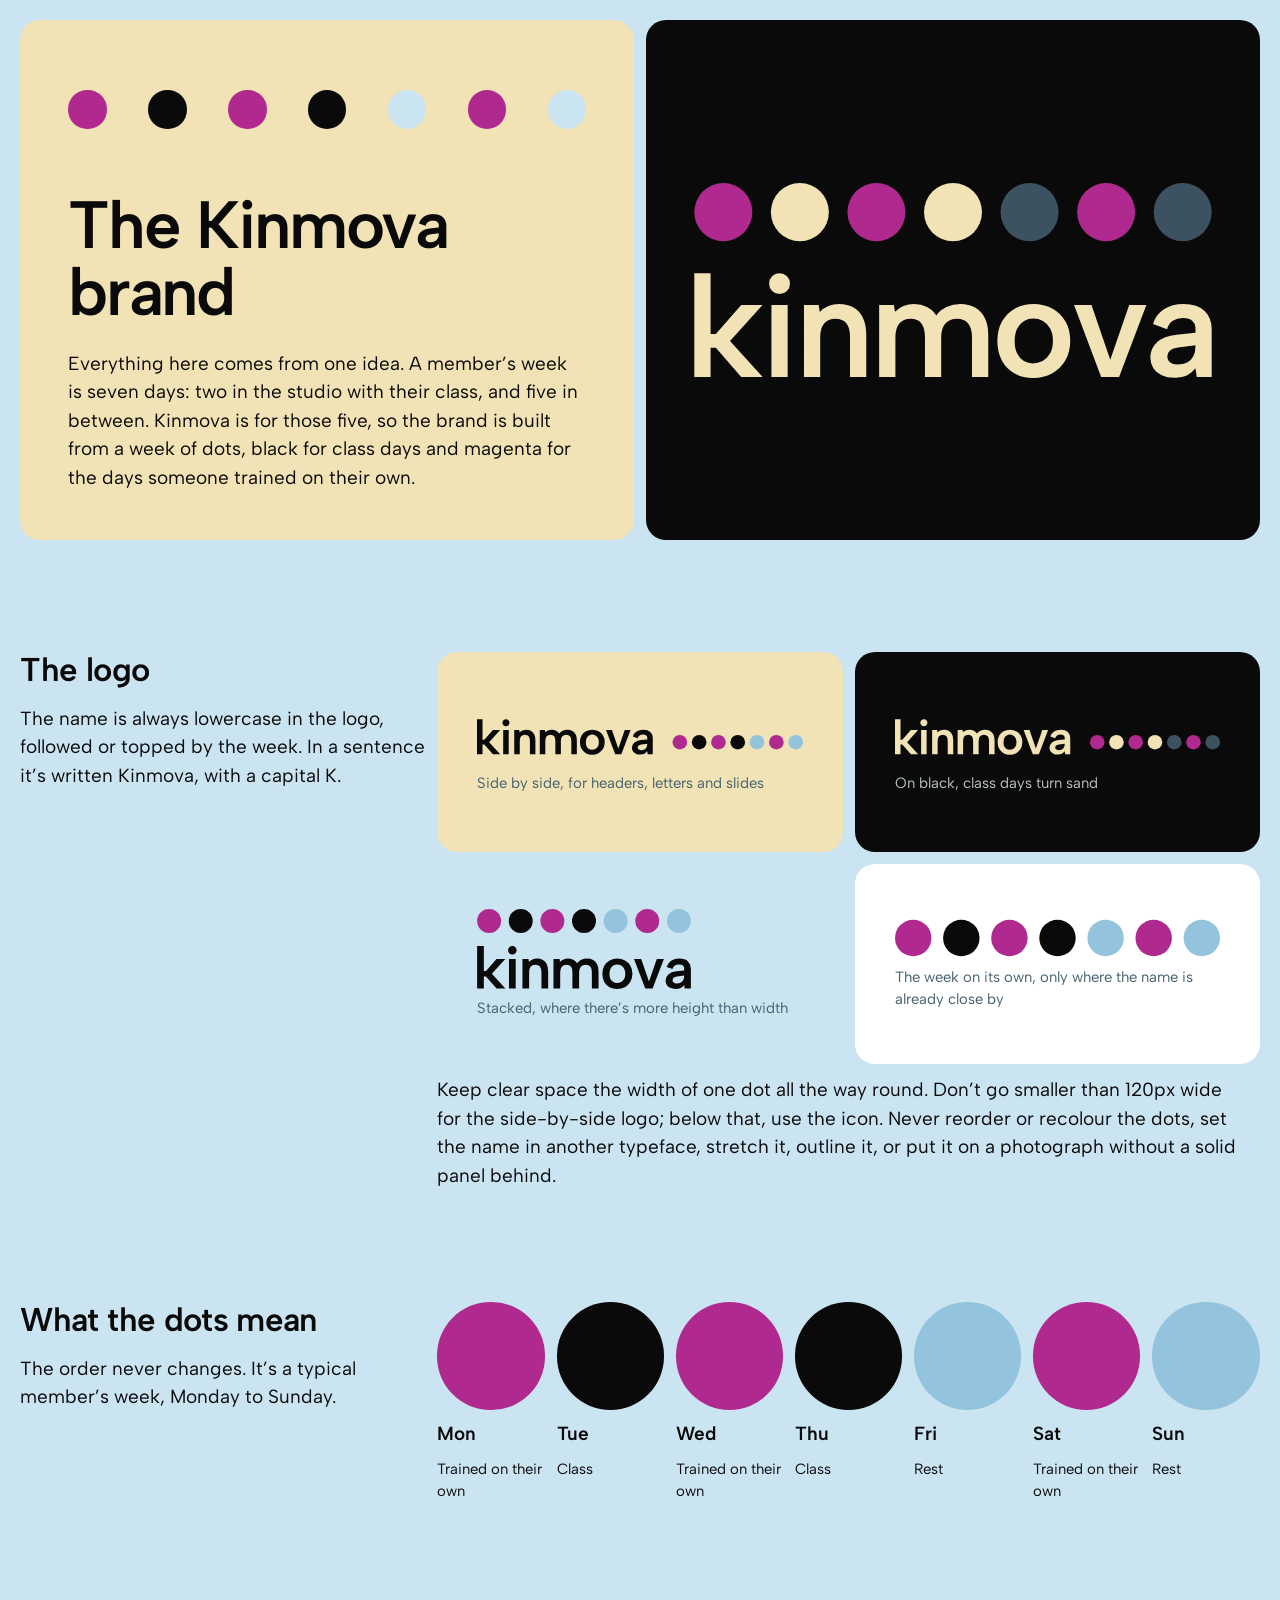
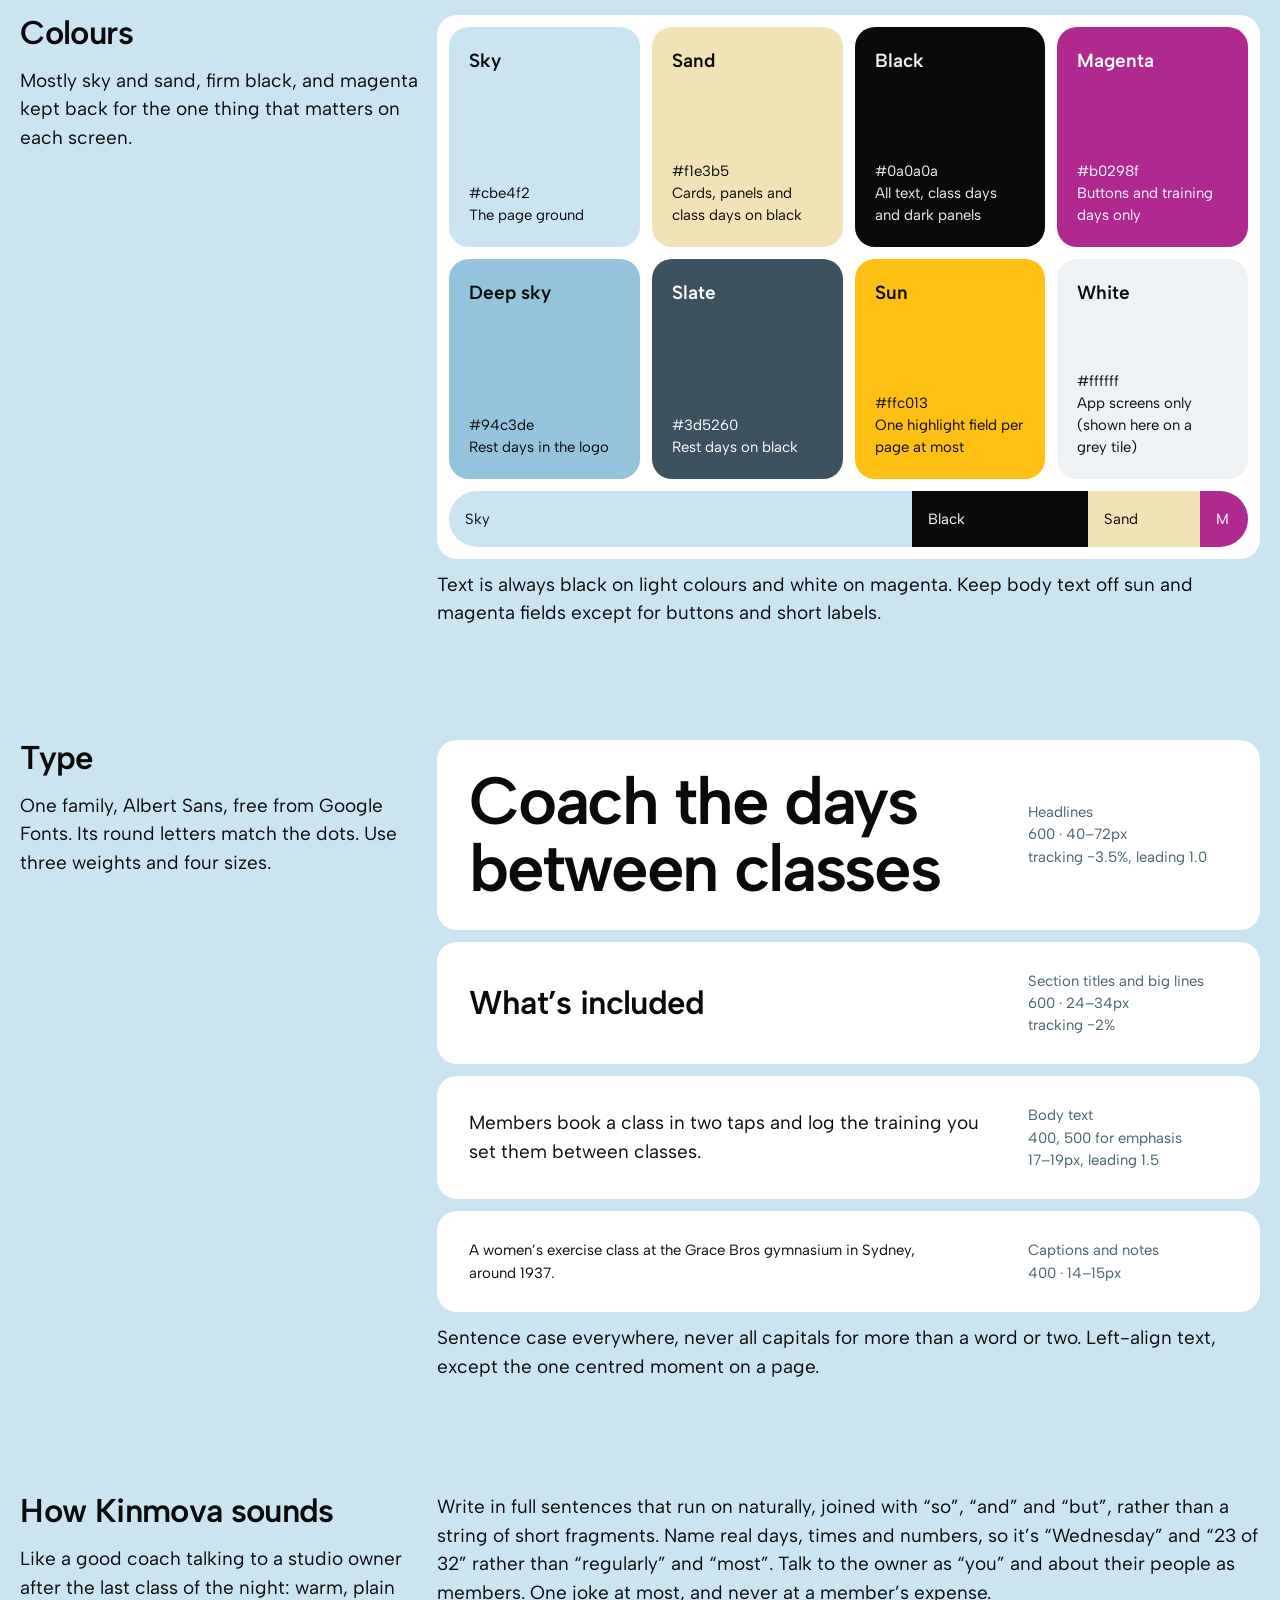
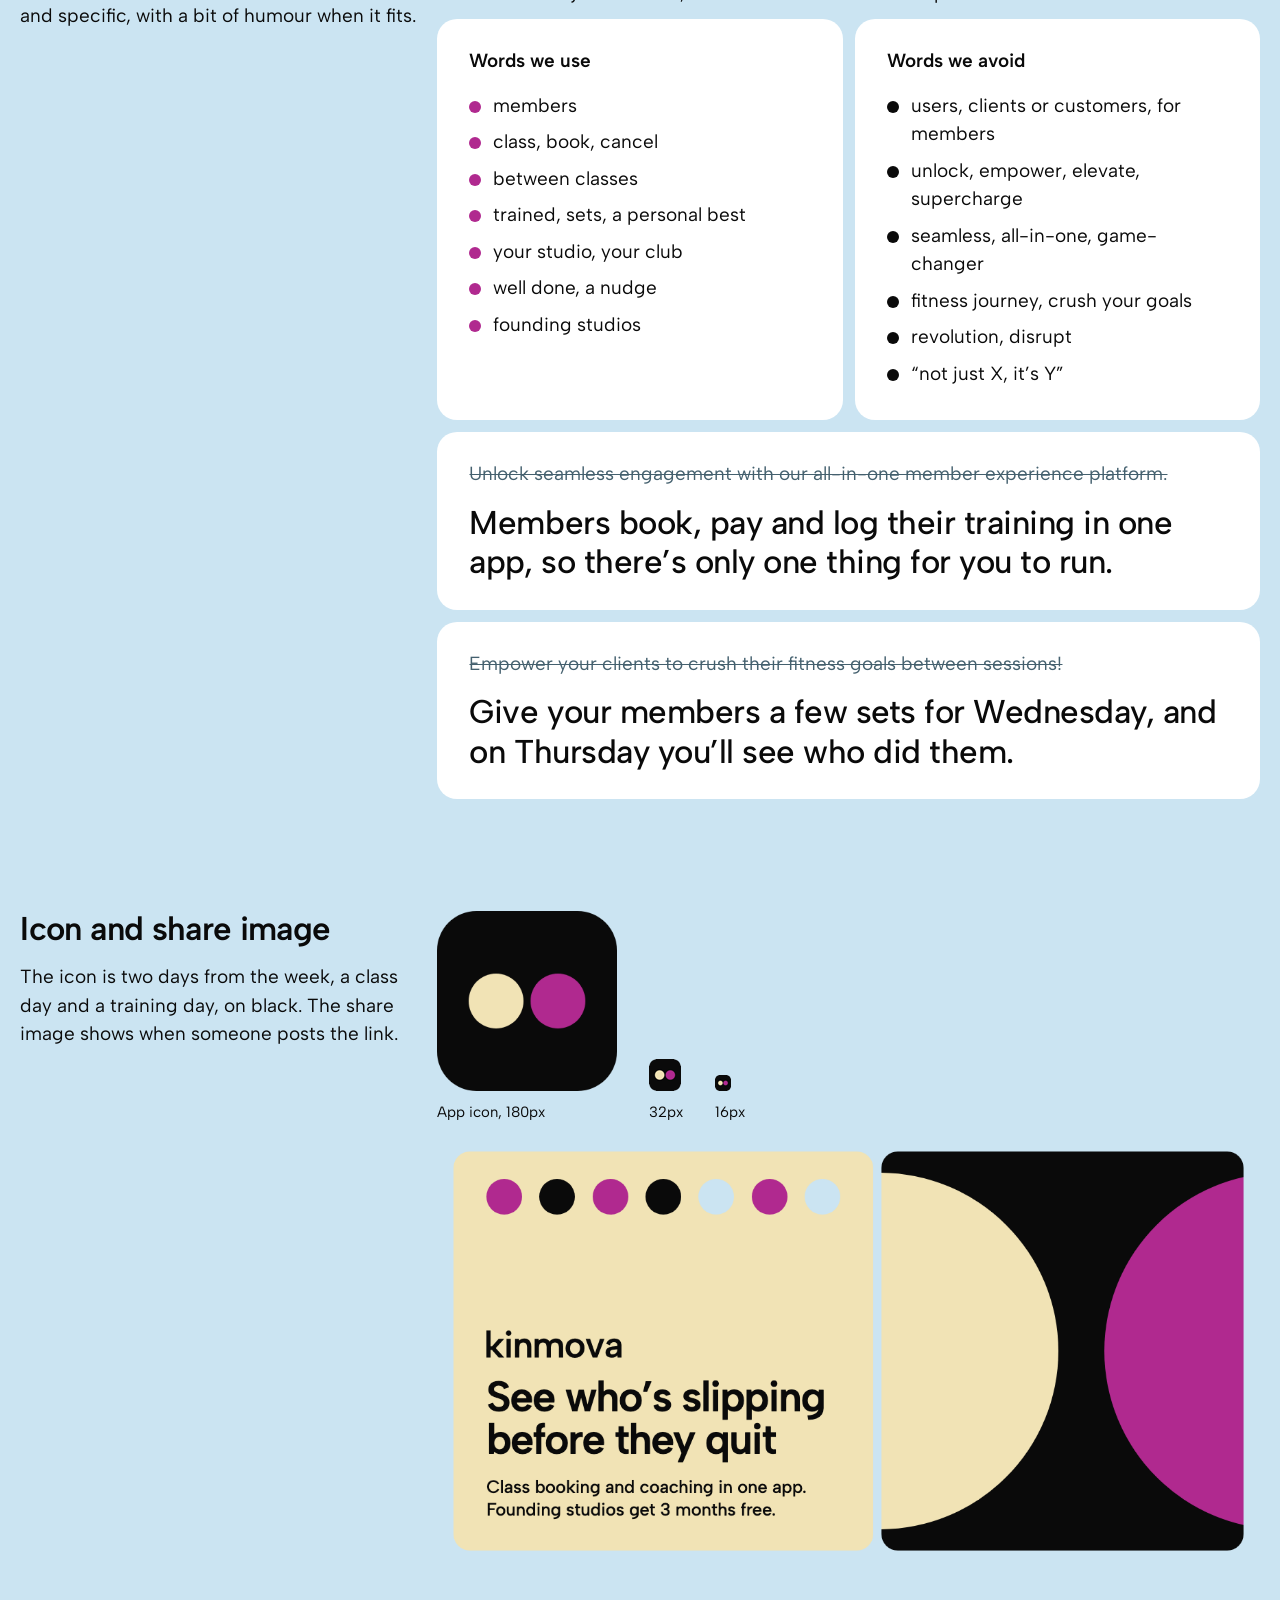
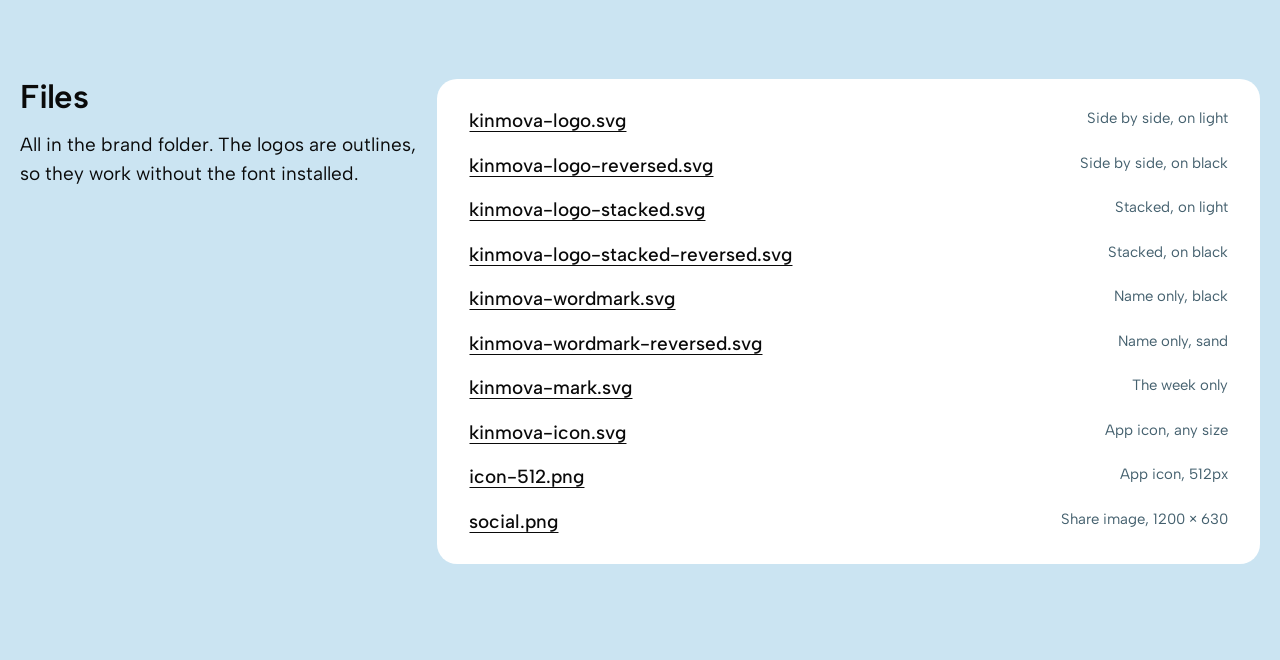
==== brand.html @ 9d03b711 "Add Kinmova pre-launch page and brand One-page site asking studio and club owners to claim 3 months " ====
<!doctype html>
<html lang="en-GB">
<head>
<meta charset="utf-8">
<meta name="viewport" content="width=device-width, initial-scale=1">
<title>Kinmova brand sheet</title>
<meta name="robots" content="noindex">
<link rel="icon" href="brand/favicon.svg" type="image/svg+xml">
<link rel="preconnect" href="https://fonts.googleapis.com">
<link rel="preconnect" href="https://fonts.gstatic.com" crossorigin>
<link href="https://fonts.googleapis.com/css2?family=Albert+Sans:wght@400;500;600&display=swap" rel="stylesheet">
<link rel="stylesheet" href="styles.css">
<style>
  .sheet { padding: 0 var(--m) 96px; }
  .sheet section { display: grid; grid-template-columns: repeat(12, 1fr); column-gap: var(--gap); padding-top: 112px; }
  .sheet h2 { grid-column: 1 / 5; font-size: var(--s-lead); letter-spacing: -0.02em; line-height: 1.1; }
  .sheet .lead { grid-column: 1 / 5; margin-top: 16px; max-width: 34ch; }
  .sheet .side { grid-column: 1 / 5; align-self: start; }
  .sheet .body { grid-column: 5 / 13; display: grid; gap: var(--gap); }
  .sheet-top { display: grid; grid-template-columns: 1fr 1fr; gap: var(--gap); padding: var(--m) 0 0; }
  .sheet-top .card { background: var(--sand); border-radius: var(--r); padding: 48px; display: flex; flex-direction: column; justify-content: space-between; gap: 48px; min-height: 520px; }
  .sheet-top h1 { font-size: var(--s-head); max-width: 12ch; }
  .sheet-top p { max-width: 44ch; }
  .sheet-top .stage { background: var(--night); border-radius: var(--r); display: grid; place-items: center; padding: 48px; }
  .sheet-top .stage img { width: min(100%, 520px); }
  .tile { border-radius: var(--r); padding: 40px; display: grid; place-items: center start; min-height: 200px; }
  .tile img { display: block; }
  .tiles-2 { display: grid; grid-template-columns: 1fr 1fr; gap: var(--gap); }
  .note { font-size: var(--s-small); color: var(--muted); margin-top: 8px; }
  .dark .note { color: #b9c4c9; }
  .days { display: grid; grid-template-columns: repeat(7, 1fr); gap: var(--gap); }
  .days div { display: grid; gap: 10px; justify-items: start; align-content: start; }
  .palette { background: var(--paper); border-radius: var(--r); padding: var(--gap); display: grid; gap: var(--gap); }
  .days i { display: block; width: 100%; aspect-ratio: 1; border-radius: 50%; }
  .days b { font-weight: 600; }
  .days span { font-size: var(--s-small); }
  .colours { display: grid; grid-template-columns: repeat(4, 1fr); gap: var(--gap); }
  .colour { border-radius: var(--r); padding: 20px; min-height: 220px; display: flex; flex-direction: column; justify-content: space-between; gap: 16px; }
  .colour strong { font-size: var(--s-body); font-weight: 600; }
  .colour p { font-size: var(--s-small); }
  .hex { font-variant-numeric: tabular-nums; }
  .props { display: grid; grid-template-columns: 58fr 22fr 14fr 6fr; height: 56px; border-radius: 999px; overflow: hidden; }
  .props span { display: flex; align-items: center; padding-left: 16px; font-size: var(--s-small); }
  .type-row { background: var(--paper); border-radius: var(--r); padding: 28px 32px; display: grid; grid-template-columns: 1fr 200px; gap: 24px; align-items: center; }
  .type-row .spec { font-size: var(--s-small); color: var(--muted); }
  .t-display { font-size: clamp(2.5rem, 1.3rem + 3.6vw, 4.5rem); font-weight: 600; letter-spacing: -0.035em; line-height: 1; }
  .t-head { font-size: var(--s-lead); font-weight: 600; letter-spacing: -0.02em; line-height: 1.1; }
  .t-body { font-size: var(--s-body); }
  .t-small { font-size: var(--s-small); }
  .voice-cols { display: grid; grid-template-columns: 1fr 1fr; gap: var(--gap); }
  .voice-box { background: var(--paper); border-radius: var(--r); padding: 28px 32px; }
  .voice-box h3 { font-size: var(--s-body); font-weight: 600; margin: 0 0 12px; }
  .voice-box li { display: grid; grid-template-columns: 12px 1fr; gap: 12px; align-items: baseline; padding: 4px 0; }
  .voice-box li::before { content: ""; width: 12px; height: 12px; border-radius: 50%; background: var(--accent); transform: translateY(1px); }
  .voice-box.avoid li::before { background: var(--ink); }
  .swap { background: var(--paper); border-radius: var(--r); padding: 28px 32px; display: grid; gap: 14px; }
  .swap p { margin: 0; }
  .swap .before { color: var(--muted); text-decoration: line-through; text-decoration-thickness: 1px; }
  .swap .after { font-size: var(--s-lead); font-weight: 500; letter-spacing: -0.015em; line-height: 1.2; }
  .icons { display: flex; align-items: flex-end; gap: 32px; flex-wrap: wrap; }
  .icons figure { display: grid; gap: 10px; justify-items: start; }
  .icons figcaption { font-size: var(--s-small); }
  .social img { width: 100%; height: auto; border-radius: var(--r); }
  .files { background: var(--paper); border-radius: var(--r); padding: 20px 32px; }
  .files li { display: grid; grid-template-columns: 1fr auto; gap: 16px; padding: 8px 0; }
  .files a { font-weight: 500; }
  .files span { font-size: var(--s-small); color: var(--muted); text-align: right; }
  @media (max-width: 900px) {
    .sheet h2, .sheet .lead, .sheet .side, .sheet .body { grid-column: 1 / 13; }
    .sheet .body { margin-top: 32px; }
    .sheet-top { grid-template-columns: 1fr; }
    .sheet-top .card { min-height: 0; }
    .colours { grid-template-columns: 1fr 1fr; }
    .tiles-2, .voice-cols { grid-template-columns: 1fr; }
    .type-row { grid-template-columns: 1fr; }
  }
  @media (max-width: 560px) {
    .days { gap: 6px; }
    .days span { display: none; }
    .props span { font-size: 0; }
    .colours { grid-template-columns: 1fr; }
    .tile { padding: 28px 20px; }
    .tile img { max-width: 100%; height: auto !important; }
  }
</style>
</head>
<body>
<main class="sheet">

  <div class="sheet-top">
    <div class="card">
      <ol class="week week--card" aria-label="The Kinmova week: Monday trained, Tuesday class, Wednesday trained, Thursday class, Friday rest, Saturday trained, Sunday rest">
        <li class="day day--trained"></li><li class="day day--class"></li><li class="day day--trained"></li><li class="day day--class"></li><li class="day day--rest"></li><li class="day day--trained"></li><li class="day day--rest"></li>
      </ol>
      <div>
        <h1>The Kinmova brand</h1>
        <p style="margin-top:24px">Everything here comes from one idea. A member’s week is seven days: two in the studio with their class, and five in between. Kinmova is for those five, so the brand is built from a week of dots, black for class days and magenta for the days someone trained on their own.</p>
      </div>
    </div>
    <div class="stage"><img src="brand/kinmova-logo-stacked-reversed.svg" alt="The Kinmova logo: seven dots for a week, above the name in lowercase" width="361" height="122"></div>
  </div>

  <section aria-labelledby="logo-title">
    <div class="side">
      <h2 id="logo-title">The logo</h2>
      <p class="lead">The name is always lowercase in the logo, followed or topped by the week. In a sentence it’s written Kinmova, with a capital K.</p>
    </div>
    <div class="body">
      <div class="tiles-2">
        <div class="tile" style="background:var(--sand)"><div><img src="brand/kinmova-logo.svg" alt="Kinmova logo, side by side" width="320" height="54" style="height:54px;width:auto"><p class="note">Side by side, for headers, letters and slides</p></div></div>
        <div class="tile dark" style="background:var(--night)"><div><img src="brand/kinmova-logo-reversed.svg" alt="Kinmova logo, side by side, on black" width="320" height="54" style="height:54px;width:auto"><p class="note">On black, class days turn sand</p></div></div>
        <div class="tile" style="background:var(--sky)"><div><img src="brand/kinmova-logo-stacked.svg" alt="Kinmova logo, stacked" width="236" height="80" style="height:80px;width:auto"><p class="note">Stacked, where there’s more height than width</p></div></div>
        <div class="tile" style="background:var(--paper)"><div><img src="brand/kinmova-mark.svg" alt="The Kinmova week on its own" width="234" height="40" style="height:40px;width:auto"><p class="note">The week on its own, only where the name is already close by</p></div></div>
      </div>
      <p>Keep clear space the width of one dot all the way round. Don’t go smaller than 120px wide for the side-by-side logo; below that, use the icon. Never reorder or recolour the dots, set the name in another typeface, stretch it, outline it, or put it on a photograph without a solid panel behind.</p>
    </div>
  </section>

  <section aria-labelledby="dots-title">
    <div class="side">
      <h2 id="dots-title">What the dots mean</h2>
      <p class="lead">The order never changes. It’s a typical member’s week, Monday to Sunday.</p>
    </div>
    <div class="body">
      <div class="days">
        <div><i style="background:var(--accent)"></i><b>Mon</b><span>Trained on their own</span></div>
        <div><i style="background:var(--ink)"></i><b>Tue</b><span>Class</span></div>
        <div><i style="background:var(--accent)"></i><b>Wed</b><span>Trained on their own</span></div>
        <div><i style="background:var(--ink)"></i><b>Thu</b><span>Class</span></div>
        <div><i style="background:#94c3de"></i><b>Fri</b><span>Rest</span></div>
        <div><i style="background:var(--accent)"></i><b>Sat</b><span>Trained on their own</span></div>
        <div><i style="background:#94c3de"></i><b>Sun</b><span>Rest</span></div>
      </div>
    </div>
  </section>

  <section aria-labelledby="colour-title">
    <div class="side">
      <h2 id="colour-title">Colours</h2>
      <p class="lead">Mostly sky and sand, firm black, and magenta kept back for the one thing that matters on each screen.</p>
    </div>
    <div class="body">
      <div class="palette">
      <div class="colours">
        <div class="colour" style="background:var(--sky)"><strong>Sky</strong><p><span class="hex">#cbe4f2</span><br>The page ground</p></div>
        <div class="colour" style="background:var(--sand)"><strong>Sand</strong><p><span class="hex">#f1e3b5</span><br>Cards, panels and class days on black</p></div>
        <div class="colour" style="background:var(--ink);color:var(--night-ink)"><strong>Black</strong><p><span class="hex">#0a0a0a</span><br>All text, class days and dark panels</p></div>
        <div class="colour" style="background:var(--accent);color:#fff"><strong>Magenta</strong><p><span class="hex">#b0298f</span><br>Buttons and training days only</p></div>
        <div class="colour" style="background:#94c3de"><strong>Deep sky</strong><p><span class="hex">#94c3de</span><br>Rest days in the logo</p></div>
        <div class="colour" style="background:#3d5260;color:#fff"><strong>Slate</strong><p><span class="hex">#3d5260</span><br>Rest days on black</p></div>
        <div class="colour" style="background:var(--sun)"><strong>Sun</strong><p><span class="hex">#ffc013</span><br>One highlight field per page at most</p></div>
        <div class="colour" style="background:#eef2f5"><strong>White</strong><p><span class="hex">#ffffff</span><br>App screens only (shown here on a grey tile)</p></div>
      </div>
      <div class="props" role="img" aria-label="Rough proportions: sky 58%, black 22%, sand 14%, magenta 6%">
        <span style="background:var(--sky)">Sky</span><span style="background:var(--ink);color:#fff">Black</span><span style="background:var(--sand)">Sand</span><span style="background:var(--accent);color:#fff">M</span>
      </div>
      </div>
      <p>Text is always black on light colours and white on magenta. Keep body text off sun and magenta fields except for buttons and short labels.</p>
    </div>
  </section>

  <section aria-labelledby="type-title">
    <div class="side">
      <h2 id="type-title">Type</h2>
      <p class="lead">One family, Albert Sans, free from Google Fonts. Its round letters match the dots. Use three weights and four sizes.</p>
    </div>
    <div class="body">
      <div class="type-row"><p class="t-display">Coach the days between classes</p><p class="spec">Headlines<br>600 · 40–72px<br>tracking −3.5%, leading 1.0</p></div>
      <div class="type-row"><p class="t-head">What’s included</p><p class="spec">Section titles and big lines<br>600 · 24–34px<br>tracking −2%</p></div>
      <div class="type-row"><p class="t-body">Members book a class in two taps and log the training you set them between classes.</p><p class="spec">Body text<br>400, 500 for emphasis<br>17–19px, leading 1.5</p></div>
      <div class="type-row"><p class="t-small">A women’s exercise class at the Grace Bros gymnasium in Sydney, around 1937.</p><p class="spec">Captions and notes<br>400 · 14–15px</p></div>
      <p>Sentence case everywhere, never all capitals for more than a word or two. Left-align text, except the one centred moment on a page.</p>
    </div>
  </section>

  <section aria-labelledby="voice-title">
    <div class="side">
      <h2 id="voice-title">How Kinmova sounds</h2>
      <p class="lead">Like a good coach talking to a studio owner after the last class of the night: warm, plain and specific, with a bit of humour when it fits.</p>
    </div>
    <div class="body">
      <p>Write in full sentences that run on naturally, joined with “so”, “and” and “but”, rather than a string of short fragments. Name real days, times and numbers, so it’s “Wednesday” and “23 of 32” rather than “regularly” and “most”. Talk to the owner as “you” and about their people as members. One joke at most, and never at a member’s expense.</p>
      <div class="voice-cols">
        <div class="voice-box">
          <h3>Words we use</h3>
          <ul>
            <li>members</li>
            <li>class, book, cancel</li>
            <li>between classes</li>
            <li>trained, sets, a personal best</li>
            <li>your studio, your club</li>
            <li>well done, a nudge</li>
            <li>founding studios</li>
          </ul>
        </div>
        <div class="voice-box avoid">
          <h3>Words we avoid</h3>
          <ul>
            <li>users, clients or customers, for members</li>
            <li>unlock, empower, elevate, supercharge</li>
            <li>seamless, all-in-one, game-changer</li>
            <li>fitness journey, crush your goals</li>
            <li>revolution, disrupt</li>
            <li>“not just X, it’s Y”</li>
          </ul>
        </div>
      </div>
      <div class="swap">
        <p class="before">Unlock seamless engagement with our all-in-one member experience platform.</p>
        <p class="after">Members book, pay and log their training in one app, so there’s only one thing for you to run.</p>
      </div>
      <div class="swap">
        <p class="before">Empower your clients to crush their fitness goals between sessions!</p>
        <p class="after">Give your members a few sets for Wednesday, and on Thursday you’ll see who did them.</p>
      </div>
    </div>
  </section>

  <section aria-labelledby="icons-title">
    <div class="side">
      <h2 id="icons-title">Icon and share image</h2>
      <p class="lead">The icon is two days from the week, a class day and a training day, on black. The share image shows when someone posts the link.</p>
    </div>
    <div class="body">
      <div class="icons">
        <figure><img src="brand/icon-512.png" alt="Kinmova app icon at 180 pixels" width="180" height="180"><figcaption>App icon, 180px</figcaption></figure>
        <figure><img src="brand/favicon-32.png" alt="Kinmova icon at 32 pixels" width="32" height="32"><figcaption>32px</figcaption></figure>
        <figure><img src="brand/favicon-16.png" alt="Kinmova icon at 16 pixels" width="16" height="16"><figcaption>16px</figcaption></figure>
      </div>
      <figure class="social"><img src="brand/social.png" alt="Kinmova share image: the week of dots, the name, and the line Coach the days between classes" width="1200" height="630" loading="lazy"></figure>
    </div>
  </section>

  <section aria-labelledby="files-title">
    <div class="side">
      <h2 id="files-title">Files</h2>
      <p class="lead">All in the brand folder. The logos are outlines, so they work without the font installed.</p>
    </div>
    <div class="body">
      <ul class="files">
        <li><a href="brand/kinmova-logo.svg">kinmova-logo.svg</a><span>Side by side, on light</span></li>
        <li><a href="brand/kinmova-logo-reversed.svg">kinmova-logo-reversed.svg</a><span>Side by side, on black</span></li>
        <li><a href="brand/kinmova-logo-stacked.svg">kinmova-logo-stacked.svg</a><span>Stacked, on light</span></li>
        <li><a href="brand/kinmova-logo-stacked-reversed.svg">kinmova-logo-stacked-reversed.svg</a><span>Stacked, on black</span></li>
        <li><a href="brand/kinmova-wordmark.svg">kinmova-wordmark.svg</a><span>Name only, black</span></li>
        <li><a href="brand/kinmova-wordmark-reversed.svg">kinmova-wordmark-reversed.svg</a><span>Name only, sand</span></li>
        <li><a href="brand/kinmova-mark.svg">kinmova-mark.svg</a><span>The week only</span></li>
        <li><a href="brand/kinmova-icon.svg">kinmova-icon.svg</a><span>App icon, any size</span></li>
        <li><a href="brand/icon-512.png">icon-512.png</a><span>App icon, 512px</span></li>
        <li><a href="brand/social.png">social.png</a><span>Share image, 1200 × 630</span></li>
      </ul>
    </div>
  </section>

</main>
</body>
</html>
---- styles.css ----
/* Kinmova pre-launch page. Direction: One motif (seed 974067401). The motif is the day dot: one circle per day of a member's week. */

:root {
  --bg: #cbe4f2;
  --surface: #bcdcee;
  --ink: #0a0a0a;
  --muted: #44606e;
  --accent: #b0298f;
  --accent-ink: #ffffff;
  --sky: #cbe4f2;
  --sand: #f1e3b5;
  --sun: #ffc013;
  --night: #0a0a0a;
  --night-ink: #f2f2f2;
  --paper: #ffffff;

  --s-small: clamp(0.875rem, 0.85rem + 0.1vw, 0.9375rem);
  --s-body: clamp(1.0625rem, 1rem + 0.25vw, 1.1875rem);
  --s-lead: clamp(1.5rem, 1.1rem + 1.2vw, 2.125rem);
  --s-head: clamp(2.5rem, 1.3rem + 3.6vw, 4.5rem);
  --s-display: clamp(7rem, 1.5rem + 15vw, 15rem);

  --m: clamp(16px, 1.6vw, 24px);
  --gap: 12px;
  --r: 20px;
  --section: clamp(96px, 11vw, 176px);

  --ease-out: cubic-bezier(0.22, 1, 0.36, 1);
  --ease-in-out: cubic-bezier(0.65, 0, 0.35, 1);
}

*, *::before, *::after { box-sizing: border-box; }
html { -webkit-text-size-adjust: 100%; scroll-behavior: smooth; }
body {
  margin: 0;
  background: var(--bg);
  color: var(--ink);
  font-family: "Albert Sans", system-ui, sans-serif;
  font-size: var(--s-body);
  line-height: 1.5;
  font-weight: 400;
}
img { display: block; max-width: 100%; height: auto; }
a { color: inherit; text-decoration-thickness: 1px; text-underline-offset: 0.2em; }
h1, h2, h3, p, ul, ol, figure { margin: 0; }
ul, ol { padding: 0; list-style: none; }
h1, h2 { font-weight: 600; letter-spacing: -0.035em; line-height: 1; text-wrap: balance; }
p { text-wrap: pretty; }
:focus-visible { outline: 3px solid var(--ink); outline-offset: 3px; }
::selection { background: var(--accent); color: var(--accent-ink); }
.vh { position: absolute !important; width: 1px; height: 1px; overflow: hidden; clip: rect(0 0 0 0); clip-path: inset(50%); white-space: nowrap; }
.num { font-variant-numeric: tabular-nums; }

/* Buttons: round, from the dot */
.btn {
  display: inline-flex; align-items: center; justify-content: center;
  min-height: 56px; padding: 0 30px;
  border-radius: 999px;
  background: var(--accent); color: var(--accent-ink);
  font: 500 var(--s-body)/1 "Albert Sans", system-ui, sans-serif;
  text-decoration: none;
  transition: transform 180ms var(--ease-out), background-color 180ms var(--ease-out);
}
.btn:hover { background: #95227a; }
.btn:active { transform: scale(0.97); }
.btn--small { min-height: 44px; padding: 0 20px; font-size: var(--s-small); }

/* ---------- Hero ---------- */
.hero {
  display: grid; grid-template-columns: 1fr 1fr; gap: var(--gap);
  padding: var(--m);
  min-height: 100svh;
}
.hero-card {
  background: var(--sand);
  border-radius: var(--r);
  display: flex; flex-direction: column; align-items: center; text-align: center;
  padding: 0 clamp(24px, 3vw, 44px) 36px;
  overflow: hidden;
}
.week { display: flex; gap: 10px; }
.week--card {
  align-self: stretch; justify-content: space-between;
  padding: 22px 0 0;
}
.day { position: relative; width: clamp(28px, 3vw, 44px); aspect-ratio: 1; border-radius: 50%; background: var(--sky); }
.day--trained { background: var(--accent); }
.day--class { background: var(--ink); }
.wordmark { margin-top: auto; padding-top: 48px; line-height: 0; }
.wordmark img { height: clamp(26px, 2.3vw, 36px); width: auto; }
.hero-title { margin-top: 28px; font-size: var(--s-head); max-width: none; }
.hero-line { margin-top: 32px; max-width: 38ch; font-size: var(--s-body); }
.hero-card .btn { margin-top: 32px; }
.hero-note { margin-top: 18px; max-width: 42ch; font-size: var(--s-small); }
.hero-links { margin-top: auto; padding-top: 48px; display: flex; flex-wrap: wrap; justify-content: center; gap: 8px 28px; font-size: var(--s-small); }
.hero-links a { text-decoration: none; padding: 6px 0; }
.hero-links a:hover { text-decoration: underline; }

.hero-stage {
  position: relative; overflow: hidden;
  border-radius: var(--r);
  background: var(--night);
  display: grid; place-items: center;
  min-height: 560px;
}
.giant-dot {
  position: absolute;
  width: max(120vh, 900px); aspect-ratio: 1; border-radius: 50%;
  background: var(--accent);
  right: -48%; bottom: -62%;
}

/* ---------- Interface fragments (data-ui keeps its own borders and sizes) ---------- */
.ui { font-family: "Albert Sans", system-ui, sans-serif; color: var(--ink); text-align: left; line-height: 1.35; }
.ui-phone {
  position: relative; z-index: 1;
  width: min(360px, 82%);
  background: var(--paper);
  border-radius: 28px;
  padding: 22px 18px 20px;
  display: grid; gap: 12px;
  font-size: var(--s-small);
}
.ui-top { display: grid; gap: 2px; }
.ui-date { color: var(--muted); }
.ui-hello { font-size: var(--s-lead); font-weight: 600; letter-spacing: -0.02em; line-height: 1.1; }
.ui-week { display: flex; justify-content: space-between; }
.ui-week li { width: 34px; aspect-ratio: 1; border-radius: 50%; display: grid; place-items: center; background: #e4ebef; color: var(--muted); }
.ui-week b { font-weight: 500; }
.ui-week .on { background: var(--accent); color: #fff; }
.ui-week .cls { background: var(--ink); color: #fff; }
.ui-week .today { background: var(--paper); color: var(--ink); box-shadow: inset 0 0 0 2px var(--accent); } /* taste-skill-ignore: inside a data-ui fragment */
.ui-card { background: #eef2f5; border-radius: 16px; padding: 12px 14px; display: grid; gap: 8px; }
.ui-label { color: var(--muted); }
.ui-set { display: grid; grid-template-columns: 22px 1fr auto; align-items: center; gap: 10px; }
.ui-set .tick { width: 22px; aspect-ratio: 1; border-radius: 50%; box-shadow: inset 0 0 0 2px #9fb0b9; } /* taste-skill-ignore: inside a data-ui fragment */
.ui-set.done .tick { background: var(--accent); box-shadow: none; } /* taste-skill-ignore: inside a data-ui fragment */
.ui-set.done span:nth-child(2) { color: var(--muted); text-decoration: line-through; }
.ui-num { font-variant-numeric: tabular-nums; font-weight: 500; }
.ui-class { display: grid; grid-template-columns: 76px 1fr; gap: 10px; }
.ui-when { font-weight: 500; font-variant-numeric: tabular-nums; }
.ui-best { display: grid; grid-template-columns: 1fr auto; align-items: baseline; gap: 0 8px; padding: 2px 4px 0; }
.ui-best strong { font-size: var(--s-lead); font-weight: 600; letter-spacing: -0.02em; }
.ui-best .ui-soft { grid-column: 1 / -1; }
.ui-soft { color: var(--muted); }

.ui-panel {
  width: min(460px, 100%);
  background: var(--paper);
  border-radius: 24px;
  padding: 22px;
  display: grid; gap: 14px;
  font-size: var(--s-small);
}
.ui-head { display: grid; gap: 2px; }
.ui-owner { position: relative; z-index: 1; width: min(440px, 86%); }
.ui-big { display: flex; align-items: baseline; gap: 10px; }
.ui-big strong { font-size: var(--s-lead); font-weight: 600; letter-spacing: -0.02em; line-height: 1; }
.ui-table .slip td { color: var(--accent); font-weight: 500; }
.ui-nudge { display: flex; justify-content: space-between; align-items: center; gap: 12px; background: #f7e3f1; border-radius: 14px; padding: 10px 10px 10px 14px; }
.ui-btn--small { min-height: 36px; padding: 0 14px; white-space: nowrap; }
.ui-head strong { font-size: var(--s-body); font-weight: 600; }
.ui-table { width: 100%; border-collapse: collapse; font-variant-numeric: tabular-nums; }
.ui-table th { text-align: left; font-weight: 500; color: var(--muted); padding: 0 0 6px; border-bottom: 1px solid #dde4e8; } /* taste-skill-ignore: a real table inside a data-ui fragment */
.ui-table td { padding: 9px 0; border-bottom: 1px solid #e9eef1; } /* taste-skill-ignore: a real table inside a data-ui fragment */
.ui-table td:last-child, .ui-table th:last-child { text-align: right; }
.ui-pill { display: inline-block; margin-left: 6px; padding: 1px 8px; border-radius: 999px; background: var(--sun); font-weight: 500; }
.ui-offers { display: grid; grid-template-columns: 1fr 1fr; gap: 10px; }
.ui-offers div { background: #eef2f5; border-radius: 14px; padding: 10px 12px; display: grid; }
.ui-offers span { color: var(--muted); }
.ui-choice { display: grid; grid-template-columns: 22px 1fr auto; align-items: center; gap: 12px; padding: 10px 14px 10px 12px; border-radius: 14px; background: #eef2f5; }
.ui-choice .tick { width: 22px; aspect-ratio: 1; border-radius: 50%; box-shadow: inset 0 0 0 2px #9fb0b9; } /* taste-skill-ignore: inside a data-ui fragment */
.ui-choice.is-on { background: #f7e3f1; }
.ui-choice.is-on .tick { background: var(--accent); box-shadow: inset 0 0 0 5px #f7e3f1; } /* taste-skill-ignore: inside a data-ui fragment */
.ui-row { display: flex; justify-content: space-between; gap: 12px; padding-bottom: 10px; border-bottom: 1px solid #e9eef1; } /* taste-skill-ignore: inside a data-ui fragment */
.ui-btn { display: flex; justify-content: center; align-items: center; min-height: 46px; border-radius: 999px; background: var(--accent); color: #fff; font-weight: 500; }
.ui-small { margin-top: -4px; }

/* ---------- What it does: one statement with picture words ---------- */
.does { padding: var(--section) var(--m); display: grid; grid-template-columns: repeat(12, 1fr); column-gap: var(--gap); }
.statement {
  grid-column: 1 / 12;
  font-size: clamp(1.5rem, 0.9rem + 1.9vw, 2.25rem);
  line-height: 1.22; font-weight: 500; letter-spacing: -0.015em;
  max-width: 34em;
}
.slot {
  display: inline-flex; align-items: center; justify-content: center;
  height: 1em; width: 1.9em; vertical-align: -0.12em;
  border-radius: 999px; overflow: hidden;
  font-size: 1em; line-height: 1;
}
.slot--btn { background: var(--accent); }
.slot--price { background: var(--sand); }
.slot--btn i, .slot--price i { font-style: normal; font-size: 0.44em; font-weight: 600; letter-spacing: 0; }
.slot--btn i { color: #fff; }
.slot--tick { background: var(--ink); }
.slot--tick span { width: 0.62em; aspect-ratio: 1; border-radius: 50%; background: var(--accent); }
.slot--photo img { width: 100%; height: 100%; object-fit: cover; filter: grayscale(1); }
.does-phone { grid-column: 1 / 6; margin-top: 72px; }
.does-phone .ui-phone { width: min(360px, 100%); }
.does-foot { grid-column: 7 / 13; margin-top: 72px; align-self: center; display: grid; gap: 28px; justify-items: start; }
.does-foot p { max-width: 44ch; }
.does-title { font-size: var(--s-lead); font-weight: 600; letter-spacing: -0.02em; line-height: 1.1; margin: 0 0 -8px; }

/* ---------- See who trained: one control, blown up ---------- */
.switch-sec {
  position: relative; overflow: hidden;
  min-height: 92svh;
  background: var(--sun);
  transition: background-color 420ms var(--ease-out);
  padding: var(--section) var(--m) var(--m);
}
.switch-sec[data-state="skipped"] { background: var(--sand); }
.switch-words { position: relative; z-index: 1; max-width: 30rem; }
.switch-words h2 { font-size: var(--s-head); }
.switch-words p { margin-top: 28px; max-width: 34ch; }
.big-switch {
  position: absolute; right: -7vw; bottom: 4vh;
  font-size: clamp(64px, 15vh, 150px);
}
.bs-control {
  display: flex; flex-direction: column; align-items: flex-start; gap: 0.18em;
  padding: 0; border: 0; background: none; cursor: pointer;
  font: inherit; color: var(--ink); text-align: left;
}
.bs-text { display: grid; order: -1; padding-left: 0.12em; }
.bs-label { font-size: 0.3em; font-weight: 500; line-height: 1.2; }
.bs-value { font-size: 0.62em; font-weight: 600; letter-spacing: -0.03em; line-height: 1.05; font-variant-numeric: tabular-nums; }
.bs-track {
  position: relative; display: block;
  width: 4.6em; height: 2.4em; border-radius: 999px;
  background: var(--ink);
  transition: background-color 300ms var(--ease-out);
}
.bs-knob {
  position: absolute; top: 0.2em; left: 2.4em;
  width: 2em; height: 2em; border-radius: 50%;
  background: var(--accent);
  transition: left 340ms var(--ease-out), background-color 300ms var(--ease-out);
}
.bs-control[aria-checked="false"] .bs-track { background: #8f8a77; }
.bs-control[aria-checked="false"] .bs-knob { left: 0.2em; background: var(--paper); }
.bs-control:hover .bs-knob { transform: scale(1.03); }
.bs-control:active .bs-knob { transform: scale(0.96); }

/* ---------- How it works: drag through the stages ---------- */
.how {
  position: relative;
  display: grid; grid-template-columns: 1fr 1fr;
  min-height: 88svh;
}
.how-words { background: var(--sand); padding: var(--section) var(--m) 180px; }
.how-clause { font-size: var(--s-head); max-width: 12ch; transition: opacity 200ms ease; }
.how-note { margin-top: 32px; max-width: 36ch; transition: opacity 200ms ease; }
.how-screen { background: var(--night); display: grid; place-items: center; padding: 72px var(--m) 180px; }
.how-frag { grid-area: 1 / 1; opacity: 0; visibility: hidden; transition: opacity 200ms ease, visibility 0s linear 200ms; }
.how-frag.is-current { opacity: 1; visibility: visible; transition: opacity 200ms ease; }
.how-range {
  position: absolute; left: var(--m); right: var(--m); bottom: 28px;
  display: grid; gap: 14px;
}
.range-wrap { position: relative; height: 40px; display: flex; align-items: center; }
.range-track { position: absolute; left: 0; right: 0; height: 8px; border-radius: 999px; background: rgba(10, 10, 10, 0.18); overflow: hidden; }
.how-range .range-track { background: #d6c99c; }
.range-fill { position: absolute; left: 0; top: 0; bottom: 0; width: 0; background: var(--ink); transition: width 200ms var(--ease-out); }
.range-wrap input {
  position: relative; width: 100%; margin: 0; height: 40px;
  appearance: none; -webkit-appearance: none; background: none; cursor: pointer;
}
.range-wrap input::-webkit-slider-runnable-track { height: 8px; background: none; }
.range-wrap input::-moz-range-track { height: 8px; background: none; }
.range-wrap input::-webkit-slider-thumb {
  -webkit-appearance: none; appearance: none;
  width: 32px; height: 32px; margin-top: -12px; border-radius: 50%;
  background: var(--accent); border: 0;
  transition: transform 160ms var(--ease-out);
}
.range-wrap input::-moz-range-thumb { width: 32px; height: 32px; border-radius: 50%; background: var(--accent); border: 0; }
.range-wrap input:active::-webkit-slider-thumb { transform: scale(1.12); }
.range-wrap input:focus-visible { outline: none; }
.range-wrap input:focus-visible::-webkit-slider-thumb { outline: 3px solid var(--ink); outline-offset: 3px; }
.how-names { display: grid; grid-template-columns: repeat(4, 1fr); font-size: var(--s-body); color: var(--muted); }
.how-names li:nth-child(2) { text-align: center; padding-right: 16%; }
.how-names li:nth-child(3) { text-align: center; padding-left: 16%; }
.how-names li:last-child { text-align: right; }
.how-names li.is-current { color: var(--ink); font-weight: 500; }
.how-names li:nth-child(n+3) { color: #9aa4aa; }
.how-names li:nth-child(n+3).is-current { color: var(--night-ink); }
.how-range { pointer-events: none; }
.how-range .range-wrap, .how-range input { pointer-events: auto; }

/* ---------- The week band ---------- */
.week-band {
  display: grid; grid-template-columns: repeat(7, 1fr); gap: var(--gap);
  padding: var(--section) var(--m) 0;
}
.wb {
  aspect-ratio: 1; border-radius: 50%;
  display: grid; place-content: center; text-align: center;
  font-size: var(--s-small); line-height: 1.3;
  background: var(--surface);
}
.wb b { display: block; font-size: var(--s-lead); font-weight: 600; letter-spacing: -0.02em; }
.wb--trained { background: var(--accent); color: var(--accent-ink); }
.wb--class { background: var(--ink); color: var(--night-ink); }
.wb--rest { background: var(--sand); }

/* ---------- What's included ---------- */
.included {
  display: grid; grid-template-columns: repeat(12, 1fr); column-gap: var(--gap);
  padding: var(--section) var(--m);
  align-items: start;
}
.inc-photo { grid-column: 1 / 7; position: sticky; top: 10vh; }
.inc-circle { position: relative; width: min(100%, 78vh); aspect-ratio: 1; border-radius: 50%; overflow: hidden; background: var(--night); }
.inc-circle img {
  position: absolute; inset: 0; width: 100%; height: 100%; object-fit: cover;
  opacity: 0; transition: opacity 1600ms ease;
  filter: grayscale(1) contrast(1.05);
}
.inc-circle img.is-on { opacity: 1; }
.inc-caption { margin-top: 20px; font-size: var(--s-small); max-width: 46ch; min-height: 3em; }
.inc-list { grid-column: 8 / 13; }
.inc-list h2 { font-size: var(--s-lead); font-weight: 600; letter-spacing: -0.02em; line-height: 1.1; }
.inc-intro { margin-top: 16px; max-width: 40ch; }
.inc-group { margin-top: 48px; font-size: var(--s-body); font-weight: 400; color: var(--muted); }
.rows { margin-top: 12px; }
.rows li {
  display: grid; grid-template-columns: 16px 1fr auto; align-items: baseline; gap: 0 12px;
  padding: 7px 0;
}
.rows li::before { content: ""; width: 12px; height: 12px; border-radius: 50%; background: var(--accent); transform: translateY(1px); }
.rows .val { font-size: var(--s-small); color: var(--muted); text-align: right; font-variant-numeric: tabular-nums; }

/* ---------- Founding studios: the price, very large ---------- */
.offer {
  display: grid; grid-template-columns: repeat(12, 1fr); column-gap: var(--gap);
  align-items: center;
  padding: var(--section) var(--m);
  background: var(--sand);
}
.offer-words { grid-column: 1 / 5; align-self: start; }
.offer-words h2 { font-size: var(--s-lead); letter-spacing: -0.02em; line-height: 1.1; }
.offer-words p { margin-top: 20px; max-width: 36ch; }
.offer-figure { grid-column: 6 / 13; position: relative; display: grid; justify-items: start; }
.figure {
  position: relative; z-index: 0;
  font-size: var(--s-display); font-weight: 600; letter-spacing: -0.05em; line-height: 0.85;
  display: flex; align-items: flex-start;
}
.cur { font-size: 0.5em; line-height: 1; margin-top: 0.06em; margin-right: 0.04em; }
.per { align-self: flex-end; margin-left: 0.6em; margin-bottom: 0.12em; font-size: var(--s-body); font-weight: 500; letter-spacing: 0; line-height: 1.2; white-space: nowrap; }
.offer-dot {
  position: absolute; z-index: 1;
  width: clamp(80px, 7vw, 120px); aspect-ratio: 1; border-radius: 50%;
  background: var(--accent);
  left: calc(clamp(7rem, 1.5rem + 15vw, 15rem) * 0.95); top: -0.5em;
  animation: dot-bob 6s var(--ease-in-out) infinite alternate;
}
@keyframes dot-bob { to { transform: translateY(14px); } }
.offer-lines { margin-top: 36px; display: grid; gap: 6px; font-size: var(--s-body); }
.offer-move { margin-top: 20px; max-width: 44ch; }
.offer-figure .btn { margin-top: 28px; }

/* ---------- Questions ---------- */
.faq {
  display: grid; grid-template-columns: repeat(12, 1fr); column-gap: var(--gap);
  padding: var(--section) var(--m);
  align-items: start;
}
.faq h2 { grid-column: 1 / 5; font-size: var(--s-head); position: sticky; top: 96px; }
.faq-list { grid-column: 5 / 13; display: grid; gap: 8px; }
.faq details { background: var(--surface); border-radius: var(--r); transition: background-color 240ms var(--ease-out), color 240ms var(--ease-out); }
.faq summary {
  position: relative; list-style: none; cursor: pointer;
  display: flex; align-items: center;
  min-height: 72px; padding: 16px 64px 16px 24px;
  font-size: var(--s-body); font-weight: 500;
}
.faq summary::-webkit-details-marker { display: none; }
.faq summary::before, .faq summary::after {
  content: ""; position: absolute; right: 24px; top: 50%;
  width: 16px; height: 3px; margin-top: -1.5px; border-radius: 2px;
  background: currentColor;
  transition: transform 240ms var(--ease-out);
}
.faq summary::after { transform: rotate(90deg); }
.faq details[open] { background: var(--night); color: var(--night-ink); }
.faq details[open] summary::after { transform: rotate(0deg); }
.faq details p { padding: 0 24px 24px; max-width: 52ch; }
.faq summary:hover { text-decoration: underline; text-underline-offset: 0.2em; }

/* ---------- Claim: the coupon ---------- */
.claim { padding: var(--section) var(--m); display: grid; grid-template-columns: repeat(12, 1fr); column-gap: var(--gap); }
.coupon {
  grid-column: 2 / 12;
  display: grid; grid-template-columns: 46fr 6px 54fr;
  background: var(--accent); color: var(--accent-ink);
  border-radius: var(--r);
  min-height: clamp(420px, 34vw, 520px);
}
.coupon-words {
  display: flex; flex-direction: column; justify-content: space-between; gap: 32px;
  padding: 48px;
}
.perf { position: relative; display: flex; flex-direction: column; justify-content: space-between; padding: 30px 0; }
.perf i { display: block; width: 6px; height: 6px; border-radius: 50%; background: var(--bg); }
.perf::before, .perf::after {
  content: ""; position: absolute; left: 50%; width: 28px; height: 28px; margin-left: -14px;
  border-radius: 50%; background: var(--bg);
}
.perf::before { top: -14px; }
.perf::after { bottom: -14px; }
.coupon-words h2 { font-size: var(--s-lead); line-height: 1.05; letter-spacing: -0.02em; max-width: 12ch; }
.coupon-words p { max-width: 34ch; }
.coupon-form { padding: 48px; display: grid; gap: 10px; align-content: center; }
.coupon-form input, .coupon-form select {
  width: 100%; min-height: 52px; padding: 0 18px;
  border: 0; border-radius: 14px;
  background: rgba(0, 0, 0, 0.2); color: #fff;
  font: 400 var(--s-body) "Albert Sans", system-ui, sans-serif;
  appearance: none; -webkit-appearance: none;
}
.coupon-form select:invalid { color: rgba(255, 255, 255, 0.86); }
.coupon-form option { color: var(--ink); }
.coupon-form ::placeholder { color: rgba(255, 255, 255, 0.86); opacity: 1; }
.coupon-form input:focus-visible, .coupon-form select:focus-visible { outline: 3px solid #fff; outline-offset: 2px; }
.coupon-submit {
  margin-top: 6px; min-height: 56px; border: 0; border-radius: 999px;
  background: var(--ink); color: #fff; cursor: pointer;
  font: 500 var(--s-body) "Albert Sans", system-ui, sans-serif;
  transition: transform 180ms var(--ease-out), background-color 180ms var(--ease-out);
}
.coupon-submit:hover { background: #262626; }
.coupon-submit:active { transform: scale(0.98); }
.coupon-submit:focus-visible { outline: 3px solid #fff; outline-offset: 3px; }
.form-status { min-height: 1.5em; font-size: var(--s-small); }

/* ---------- Footer ---------- */
.claim { padding-bottom: clamp(72px, 7vw, 112px); }
.foot { background: var(--night); color: var(--night-ink); padding: clamp(72px, 7vw, 112px) var(--m) 32px; }
.foot-mark { display: grid; grid-template-columns: repeat(7, 1fr); gap: 4px; }
.foot-mark span { aspect-ratio: 1; border-radius: 50%; background: var(--accent); }
.foot-mark .c { background: var(--sand); }
.foot-mark .r { background: #3d5260; }
.foot-name { margin-top: 40px; line-height: 0; }
.foot-name img { height: clamp(40px, 5vw, 72px); width: auto; }
.foot-cols { margin-top: 56px; display: grid; grid-template-columns: repeat(12, 1fr); column-gap: var(--gap); }
.foot-cols nav { grid-column: 1 / 5; display: grid; gap: 8px; align-content: start; }
.foot-cols nav a { text-decoration: none; }
.foot-cols nav a:hover { text-decoration: underline; }
.credits { grid-column: 6 / 13; font-size: var(--s-small); max-width: 70ch; }
.foot-last { margin-top: 56px; display: flex; justify-content: space-between; align-items: center; gap: 16px; font-size: var(--s-small); }

/* ---------- Entrances (only when scripting works) ---------- */
@media (prefers-reduced-motion: no-preference) {
  .js [data-rise] { opacity: 0; transform: translateY(20px); animation: rise 800ms var(--ease-out) forwards; animation-delay: calc(var(--i, 0) * 80ms + 120ms); }
  .js [data-reveal] { opacity: 0; transform: translateY(24px); transition: opacity 700ms var(--ease-out), transform 900ms var(--ease-out); transition-delay: calc(var(--i, 0) * 80ms); }
  .js [data-reveal].is-in { opacity: 1; transform: none; }
  .js .day { transform: scale(0.4); opacity: 0; animation: pop 600ms var(--ease-out) forwards; }
  .js .day:nth-child(1) { animation-delay: 300ms; } .js .day:nth-child(2) { animation-delay: 380ms; }
  .js .day:nth-child(3) { animation-delay: 460ms; } .js .day:nth-child(4) { animation-delay: 540ms; }
  .js .day:nth-child(5) { animation-delay: 620ms; } .js .day:nth-child(6) { animation-delay: 700ms; }
  .js .day:nth-child(7) { animation-delay: 780ms; }
  .js .giant-dot { animation: drift 14s var(--ease-in-out) infinite alternate; }
  .js .hero-stage .ui { opacity: 0; transform: translateY(32px); animation: rise 900ms var(--ease-out) 260ms forwards; }
}
@keyframes rise { to { opacity: 1; transform: none; } }
@keyframes pop { to { opacity: 1; transform: none; } }
@keyframes drift { from { transform: translate(0, 0); } to { transform: translate(-3%, -4%); } }
@media (prefers-reduced-motion: reduce) {
  html { scroll-behavior: auto; }
  *, *::before, *::after { transition-duration: 1ms !important; animation: none !important; }
}

/* ---------- Tablet ---------- */
@media (max-width: 1024px) {
  .statement { grid-column: 1 / 13; }
  .does-phone { grid-column: 1 / 7; }
  .does-foot { grid-column: 7 / 13; }
  .inc-photo { grid-column: 1 / 13; position: static; }
  .inc-circle { width: min(100%, 520px); }
  .inc-list { grid-column: 1 / 13; margin-top: 56px; }
  .offer-words { grid-column: 1 / 7; }
  .offer-figure { grid-column: 7 / 13; }
  .faq h2 { grid-column: 1 / 13; position: static; margin-bottom: 32px; }
  .faq-list { grid-column: 1 / 13; }
  .coupon { grid-column: 1 / 13; }
  .foot-cols nav { grid-column: 1 / 6; }
  .credits { grid-column: 7 / 13; }
}

/* ---------- Hero stacks below 900px ---------- */
@media (max-width: 900px) {
  .hero { grid-template-columns: 1fr; padding: var(--m); gap: 0; min-height: 0; }
  .hero-stage { order: -1; min-height: 0; height: 48svh; align-items: start; padding-top: 28px; }
  .hero-card { margin-top: -24px; position: relative; z-index: 2; padding-bottom: 28px; }
  .week--card { padding-top: 16px; }
  .wordmark { padding-top: 28px; }
  .hero-title { font-size: clamp(2.5rem, 8vw, 4rem); }
  .hero-links { padding-top: 32px; }
  .ui-phone { width: min(340px, 88%); }
  .ui-owner { width: min(420px, 92%); }
  .giant-dot { width: 130vw; right: -70vw; bottom: -40vw; }
}

/* ---------- Phone ---------- */
@media (max-width: 760px) {

  .hero-card { padding-left: 18px; padding-right: 18px; }
  .ui-owner .ui-nudge { display: none; }
  .hero-title { font-size: 2.25rem; }
  .does-phone { grid-column: 1 / 13; margin-top: 48px; }
  .does-foot { grid-column: 1 / 13; margin-top: 40px; }
  .slot { width: 1.5em; }

  .switch-sec { min-height: 86svh; padding-top: 72px; }
  .switch-words h2 { font-size: 2.25rem; }
  .big-switch { right: auto; left: var(--m); bottom: -4vh; font-size: 27vw; }

  .how { grid-template-columns: 1fr; min-height: 0; }
  .how-screen { order: 1; padding: 40px var(--m) 24px; min-height: 46svh; }
  .how-range { order: 2; position: static; background: var(--night); padding: 8px var(--m) 32px; }
  .how-words { order: 3; }
  .how-names { grid-template-columns: 1fr 1fr; gap: 4px 12px; font-size: var(--s-small); }
  .how-names li:nth-child(n) { text-align: left; padding: 0; color: #9aa4aa; }
  .how-names li.is-current { color: var(--night-ink); }
  .how-range .range-track { background: #3a3a3a; }
  .range-fill { background: var(--night-ink); }
  .how-words { padding: 48px var(--m) 72px; }
  .how-clause { font-size: 2.25rem; }

  .week-band { gap: 6px; }
  .wb { font-size: 0; }
  .wb b { font-size: 0.9375rem; }

  .inc-list { margin-top: 40px; }
  .hero-line, .hero-note, .offer-move, .does-foot p, .switch-words p, .how-note, .inc-intro, .inc-caption, .offer-words p, .faq details p, .coupon-words p { max-width: none; }
  .rows li { grid-template-columns: 16px 1fr; padding: 10px 0; }
  .rows .val { grid-column: 2; text-align: left; }

  .offer-words, .offer-figure { grid-column: 1 / 13; }
  .offer-figure { margin-top: 48px; }
  .offer-dot { width: 64px; left: 33vw; top: -14px; }

  .coupon { grid-template-columns: 1fr; min-height: 0; }
  .coupon-words { padding: 32px 24px; }
  .perf { flex-direction: row; padding: 0 30px; height: 6px; }
  .perf i:nth-child(n+19) { display: none; }
  .perf::before, .perf::after { top: 50%; bottom: auto; left: auto; margin: -14px 0 0; }
  .perf::before { left: -14px; }
  .perf::after { right: -14px; }
  .coupon-form { padding: 32px 24px; }

  .foot-cols { grid-template-columns: 1fr; row-gap: 32px; }
  .foot-cols nav, .credits { grid-column: 1; }
}
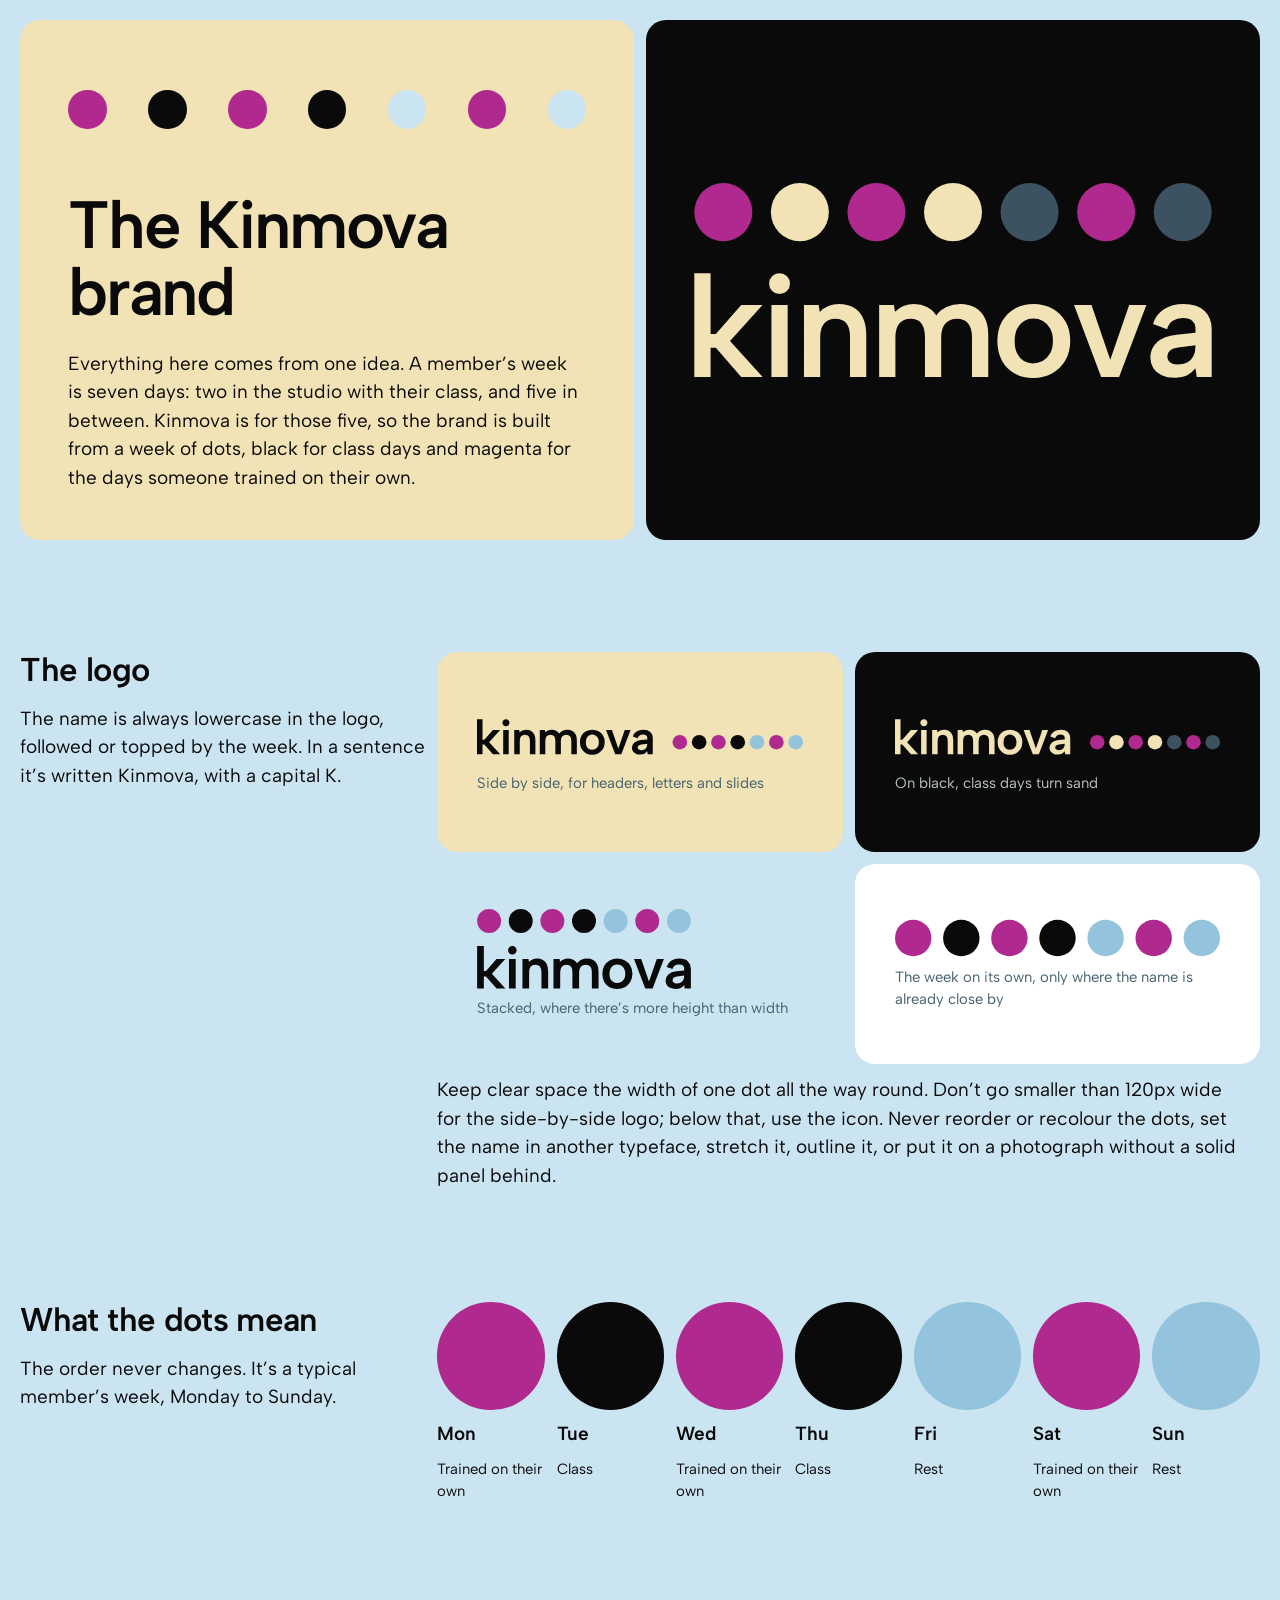
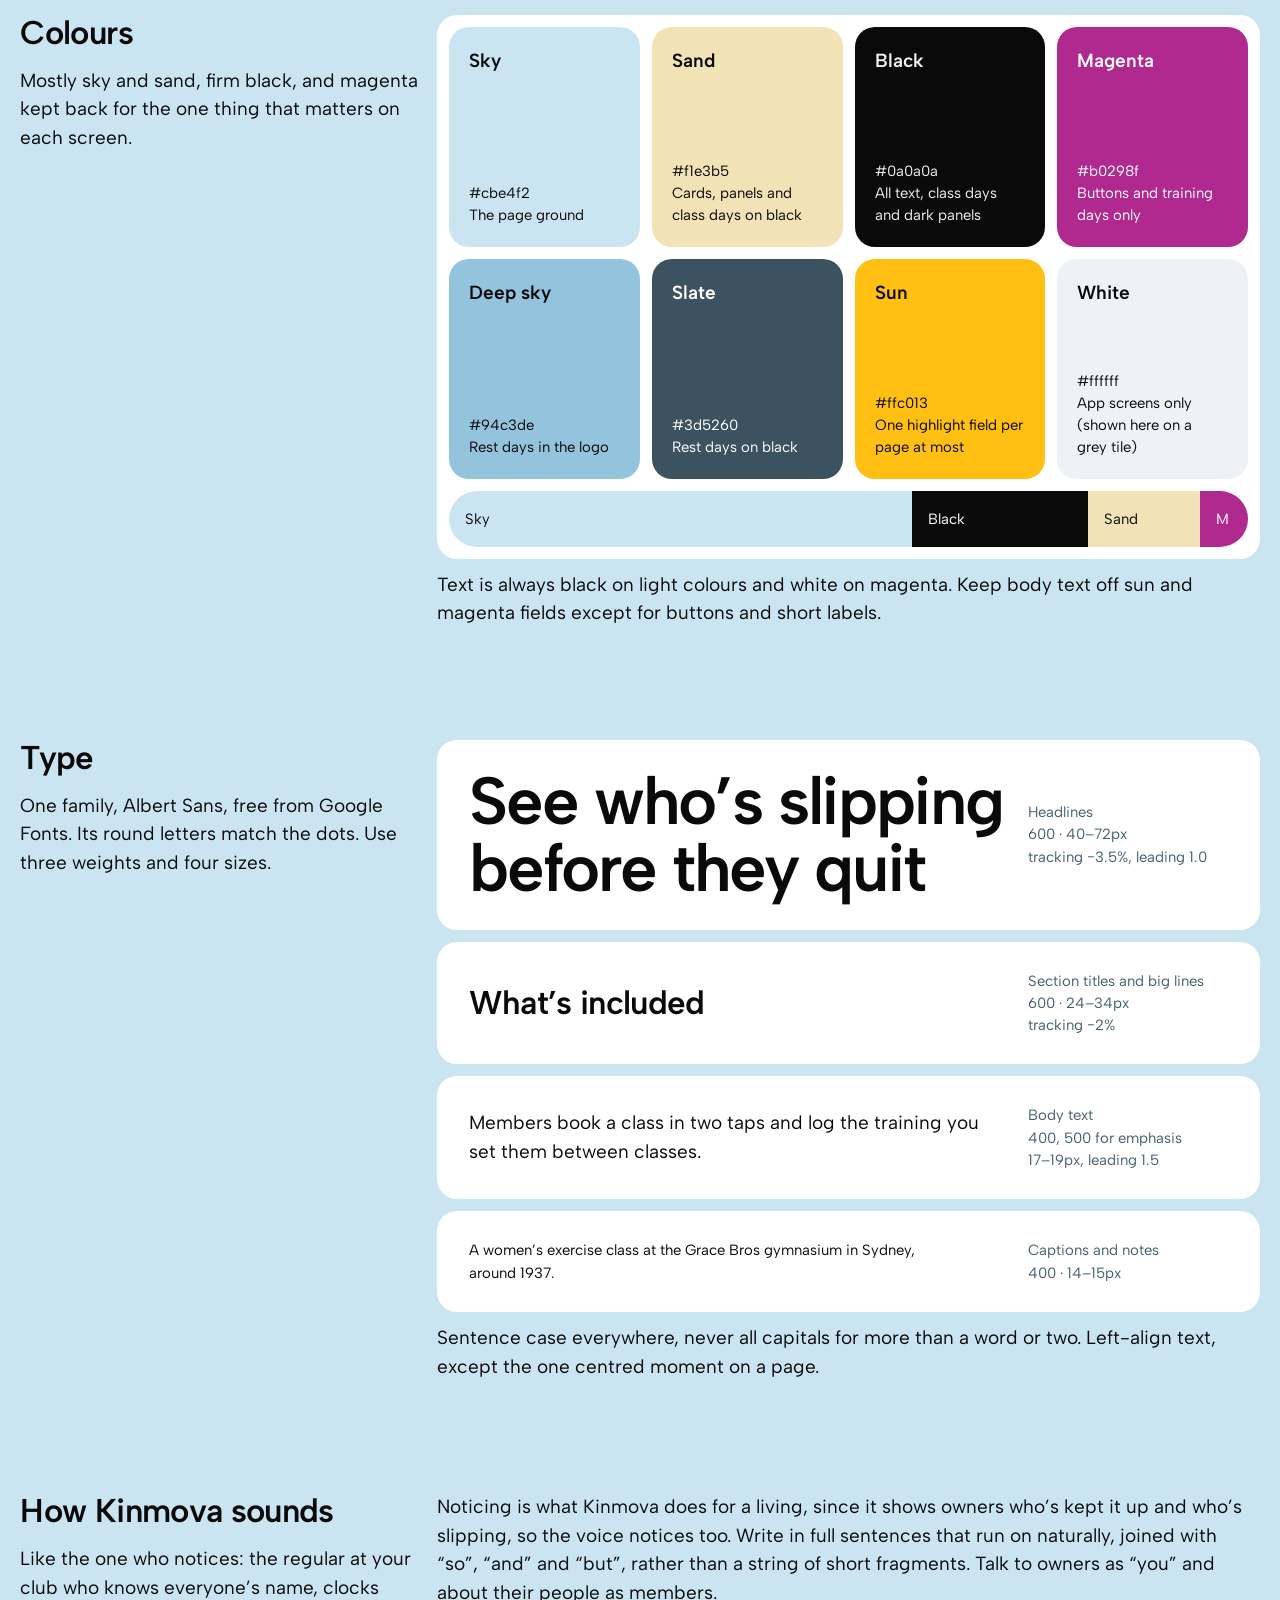
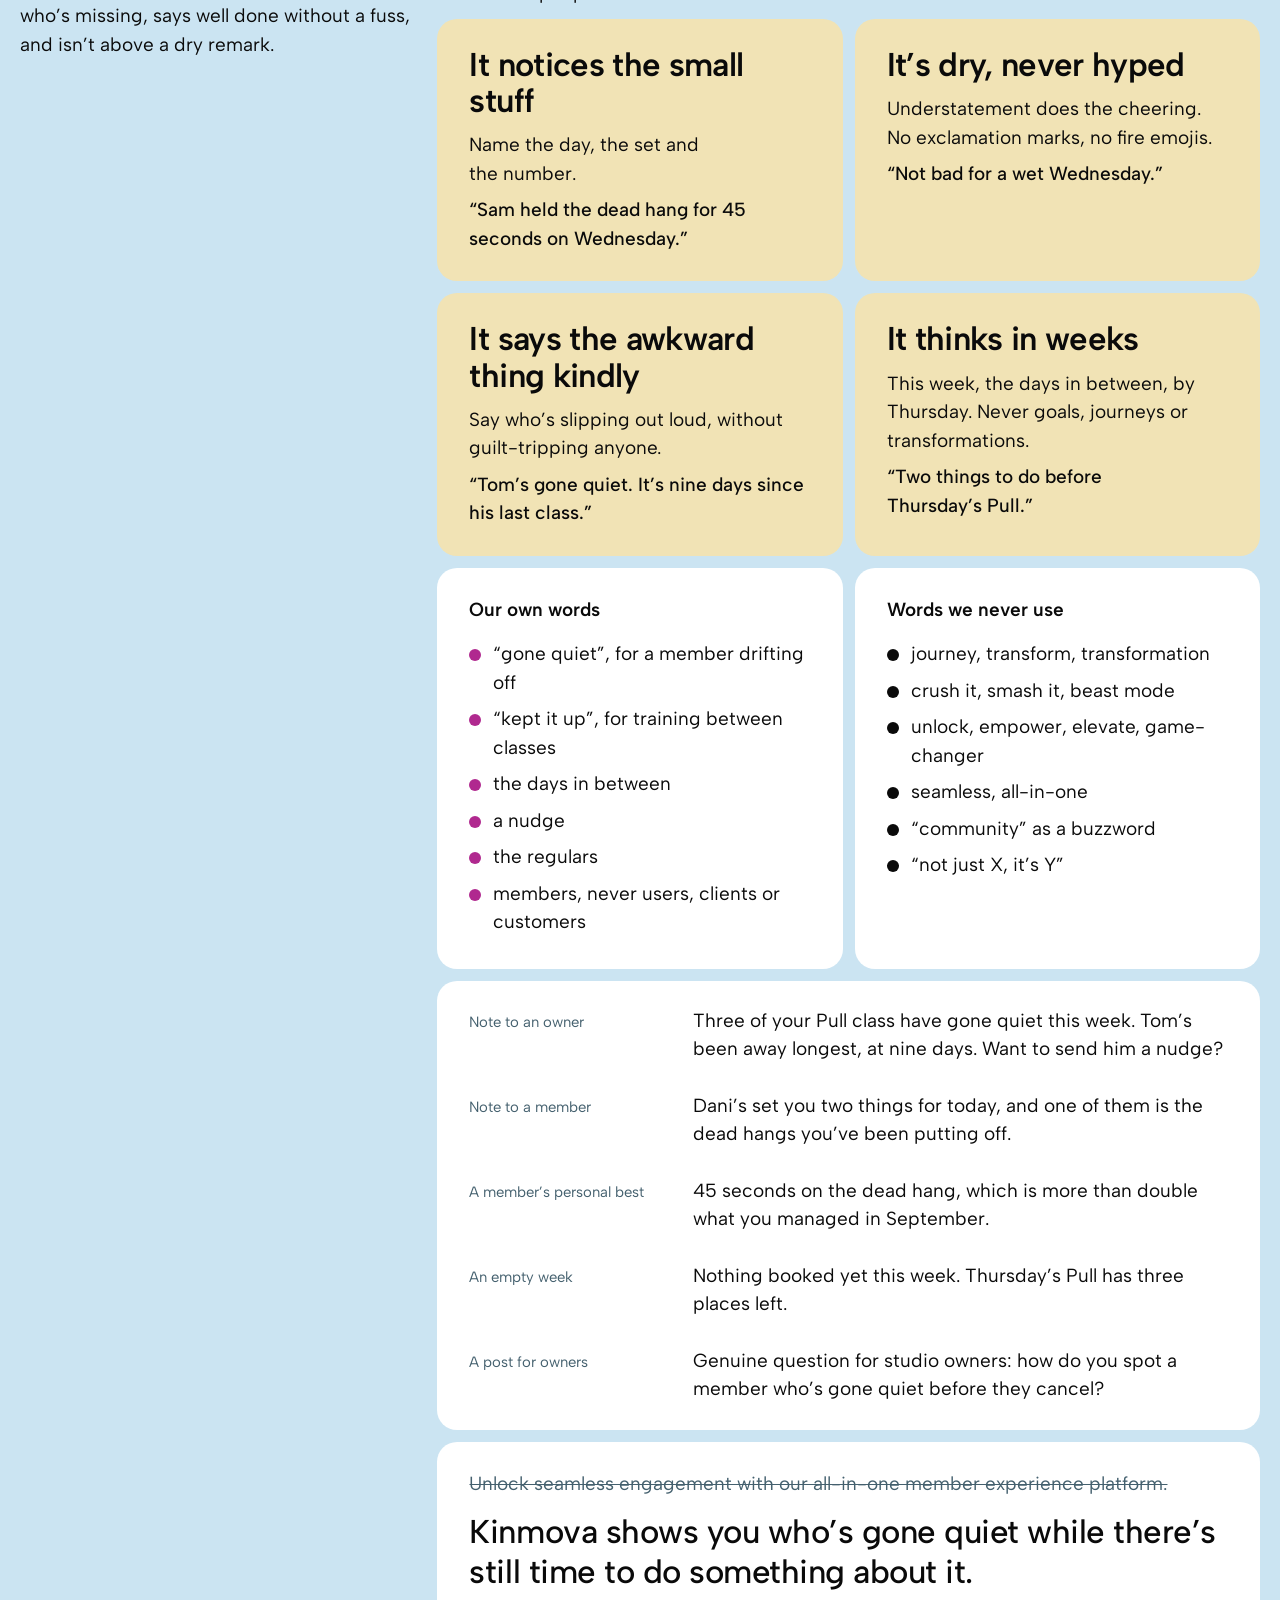
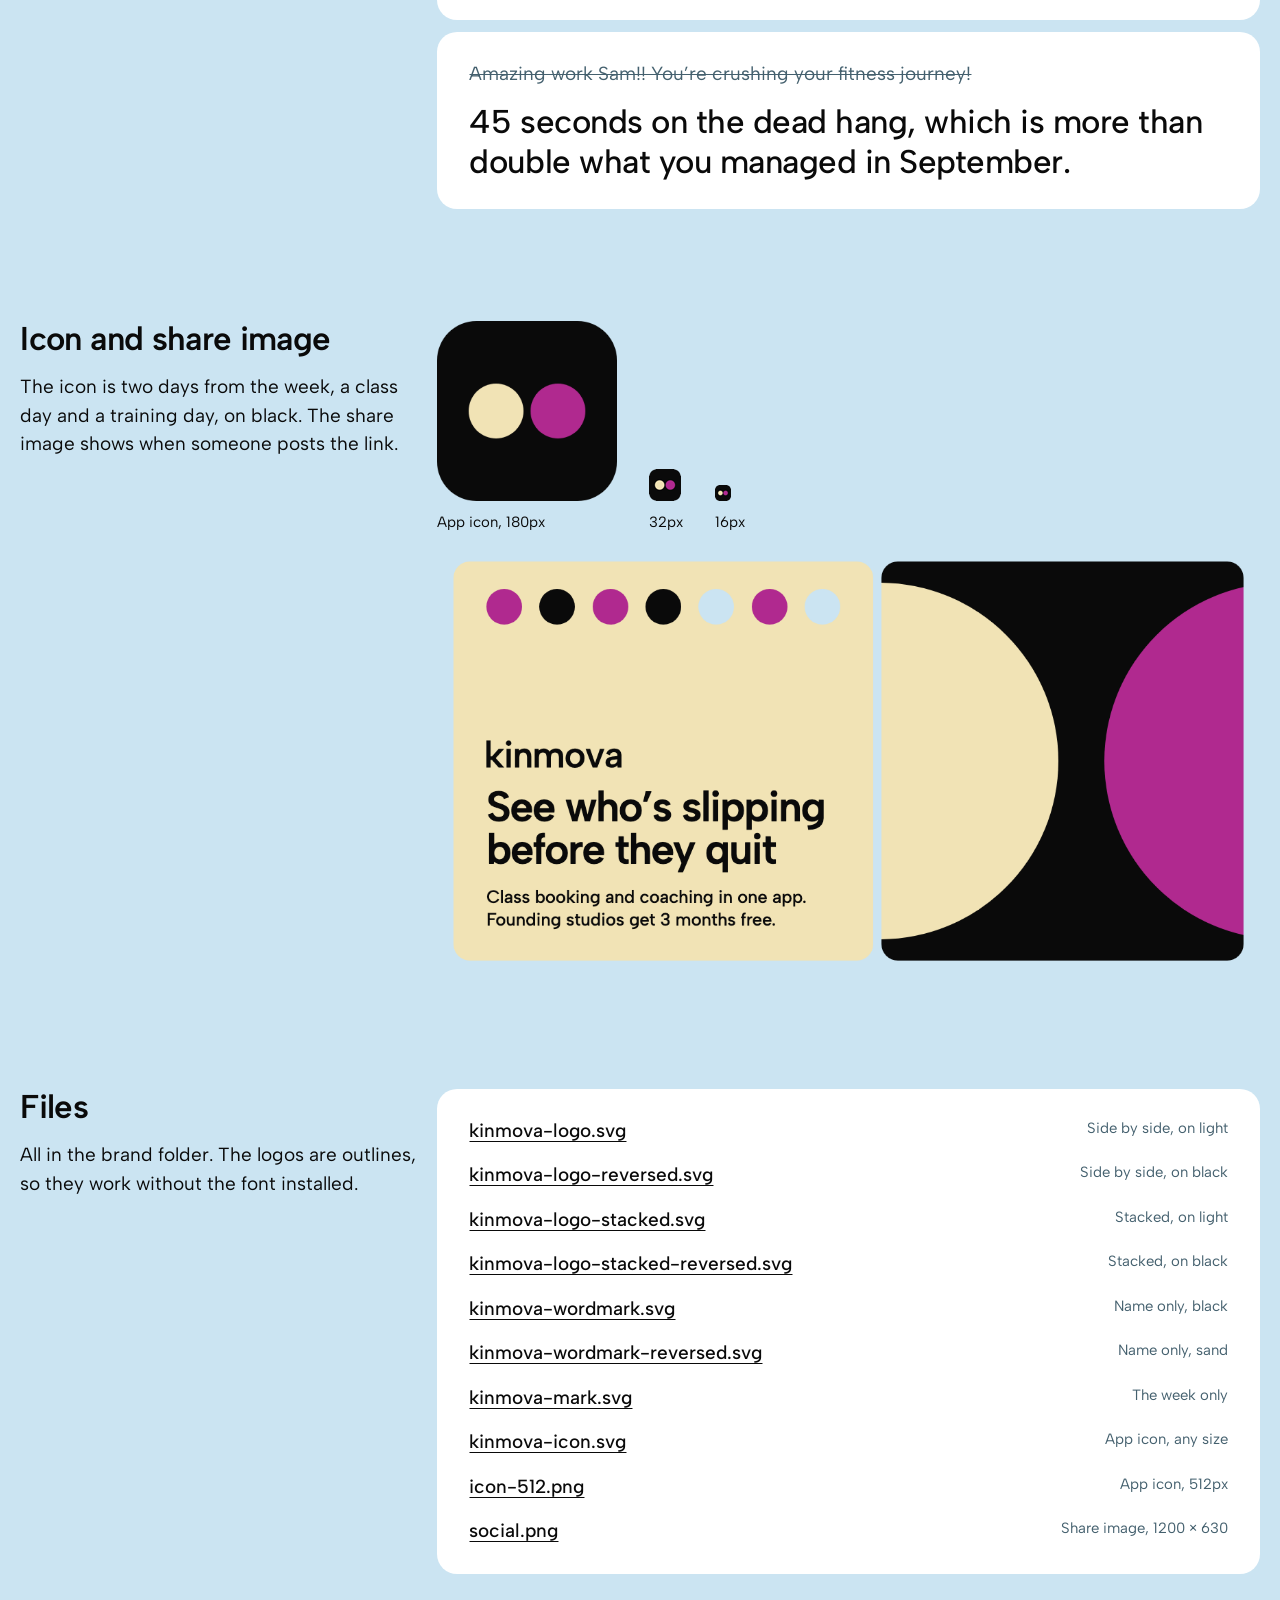
==== commit 90b13665: "Brand sheet: adopt 'the one who notices' voice Replace the voice section with the new voice (traits," ====
--- a/brand.html
+++ b/brand.html
@@ -53,6 +53,14 @@
   .voice-box li { display: grid; grid-template-columns: 12px 1fr; gap: 12px; align-items: baseline; padding: 4px 0; }
   .voice-box li::before { content: ""; width: 12px; height: 12px; border-radius: 50%; background: var(--accent); transform: translateY(1px); }
   .voice-box.avoid li::before { background: var(--ink); }
+  .traits { display: grid; grid-template-columns: 1fr 1fr; gap: var(--gap); }
+  .trait { background: var(--sand); border-radius: var(--r); padding: 28px 32px; display: grid; gap: 8px; align-content: start; }
+  .trait h3 { font-size: var(--s-lead); font-weight: 600; letter-spacing: -0.02em; line-height: 1.1; margin: 0 0 4px; }
+  .trait .eg { font-weight: 500; }
+  .places { background: var(--paper); border-radius: var(--r); padding: 12px 32px; }
+  .places li { display: grid; grid-template-columns: 200px 1fr; gap: 24px; padding: 14px 0; align-items: baseline; }
+  .places span { font-size: var(--s-small); color: var(--muted); }
+  .places p { font-size: var(--s-body); }
   .swap { background: var(--paper); border-radius: var(--r); padding: 28px 32px; display: grid; gap: 14px; }
   .swap p { margin: 0; }
   .swap .before { color: var(--muted); text-decoration: line-through; text-decoration-thickness: 1px; }
@@ -71,7 +79,8 @@
     .sheet-top { grid-template-columns: 1fr; }
     .sheet-top .card { min-height: 0; }
     .colours { grid-template-columns: 1fr 1fr; }
-    .tiles-2, .voice-cols { grid-template-columns: 1fr; }
+    .tiles-2, .voice-cols, .traits { grid-template-columns: 1fr; }
+    .places li { grid-template-columns: 1fr; gap: 4px; }
     .type-row { grid-template-columns: 1fr; }
   }
   @media (max-width: 560px) {
@@ -165,7 +174,7 @@
       <p class="lead">One family, Albert Sans, free from Google Fonts. Its round letters match the dots. Use three weights and four sizes.</p>
     </div>
     <div class="body">
-      <div class="type-row"><p class="t-display">Coach the days between classes</p><p class="spec">Headlines<br>600 · 40–72px<br>tracking −3.5%, leading 1.0</p></div>
+      <div class="type-row"><p class="t-display">See who’s slipping before they quit</p><p class="spec">Headlines<br>600 · 40–72px<br>tracking −3.5%, leading 1.0</p></div>
       <div class="type-row"><p class="t-head">What’s included</p><p class="spec">Section titles and big lines<br>600 · 24–34px<br>tracking −2%</p></div>
       <div class="type-row"><p class="t-body">Members book a class in two taps and log the training you set them between classes.</p><p class="spec">Body text<br>400, 500 for emphasis<br>17–19px, leading 1.5</p></div>
       <div class="type-row"><p class="t-small">A women’s exercise class at the Grace Bros gymnasium in Sydney, around 1937.</p><p class="spec">Captions and notes<br>400 · 14–15px</p></div>
@@ -176,42 +185,54 @@
   <section aria-labelledby="voice-title">
     <div class="side">
       <h2 id="voice-title">How Kinmova sounds</h2>
-      <p class="lead">Like a good coach talking to a studio owner after the last class of the night: warm, plain and specific, with a bit of humour when it fits.</p>
-    </div>
-    <div class="body">
-      <p>Write in full sentences that run on naturally, joined with “so”, “and” and “but”, rather than a string of short fragments. Name real days, times and numbers, so it’s “Wednesday” and “23 of 32” rather than “regularly” and “most”. Talk to the owner as “you” and about their people as members. One joke at most, and never at a member’s expense.</p>
+      <p class="lead">Like the one who notices: the regular at your club who knows everyone’s name, clocks who’s missing, says well done without a fuss, and isn’t above a dry remark.</p>
+    </div>
+    <div class="body">
+      <p>Noticing is what Kinmova does for a living, since it shows owners who’s kept it up and who’s slipping, so the voice notices too. Write in full sentences that run on naturally, joined with “so”, “and” and “but”, rather than a string of short fragments. Talk to owners as “you” and about their people as members.</p>
+      <div class="traits">
+        <div class="trait"><h3>It notices the small stuff</h3><p>Name the day, the set and the number.</p><p class="eg">“Sam held the dead hang for 45 seconds on Wednesday.”</p></div>
+        <div class="trait"><h3>It’s dry, never hyped</h3><p>Understatement does the cheering. No exclamation marks, no fire emojis.</p><p class="eg">“Not bad for a wet Wednesday.”</p></div>
+        <div class="trait"><h3>It says the awkward thing kindly</h3><p>Say who’s slipping out loud, without guilt-tripping anyone.</p><p class="eg">“Tom’s gone quiet. It’s nine days since his last class.”</p></div>
+        <div class="trait"><h3>It thinks in weeks</h3><p>This week, the days in between, by Thursday. Never goals, journeys or transformations.</p><p class="eg">“Two things to do before Thursday’s Pull.”</p></div>
+      </div>
       <div class="voice-cols">
         <div class="voice-box">
-          <h3>Words we use</h3>
+          <h3>Our own words</h3>
           <ul>
-            <li>members</li>
-            <li>class, book, cancel</li>
-            <li>between classes</li>
-            <li>trained, sets, a personal best</li>
-            <li>your studio, your club</li>
-            <li>well done, a nudge</li>
-            <li>founding studios</li>
+            <li>“gone quiet”, for a member drifting off</li>
+            <li>“kept it up”, for training between classes</li>
+            <li>the days in between</li>
+            <li>a nudge</li>
+            <li>the regulars</li>
+            <li>members, never users, clients or customers</li>
           </ul>
         </div>
         <div class="voice-box avoid">
-          <h3>Words we avoid</h3>
+          <h3>Words we never use</h3>
           <ul>
-            <li>users, clients or customers, for members</li>
-            <li>unlock, empower, elevate, supercharge</li>
-            <li>seamless, all-in-one, game-changer</li>
-            <li>fitness journey, crush your goals</li>
-            <li>revolution, disrupt</li>
+            <li>journey, transform, transformation</li>
+            <li>crush it, smash it, beast mode</li>
+            <li>unlock, empower, elevate, game-changer</li>
+            <li>seamless, all-in-one</li>
+            <li>“community” as a buzzword</li>
             <li>“not just X, it’s Y”</li>
           </ul>
         </div>
       </div>
+      <ul class="places">
+        <li><span>Note to an owner</span><p>Three of your Pull class have gone quiet this week. Tom’s been away longest, at nine days. Want to send him a nudge?</p></li>
+        <li><span>Note to a member</span><p>Dani’s set you two things for today, and one of them is the dead hangs you’ve been putting off.</p></li>
+        <li><span>A member’s personal best</span><p>45 seconds on the dead hang, which is more than double what you managed in September.</p></li>
+        <li><span>An empty week</span><p>Nothing booked yet this week. Thursday’s Pull has three places left.</p></li>
+        <li><span>A post for owners</span><p>Genuine question for studio owners: how do you spot a member who’s gone quiet before they cancel?</p></li>
+      </ul>
       <div class="swap">
         <p class="before">Unlock seamless engagement with our all-in-one member experience platform.</p>
-        <p class="after">Members book, pay and log their training in one app, so there’s only one thing for you to run.</p>
+        <p class="after">Kinmova shows you who’s gone quiet while there’s still time to do something about it.</p>
       </div>
       <div class="swap">
-        <p class="before">Empower your clients to crush their fitness goals between sessions!</p>
-        <p class="after">Give your members a few sets for Wednesday, and on Thursday you’ll see who did them.</p>
+        <p class="before">Amazing work Sam!! You’re crushing your fitness journey!</p>
+        <p class="after">45 seconds on the dead hang, which is more than double what you managed in September.</p>
       </div>
     </div>
   </section>
